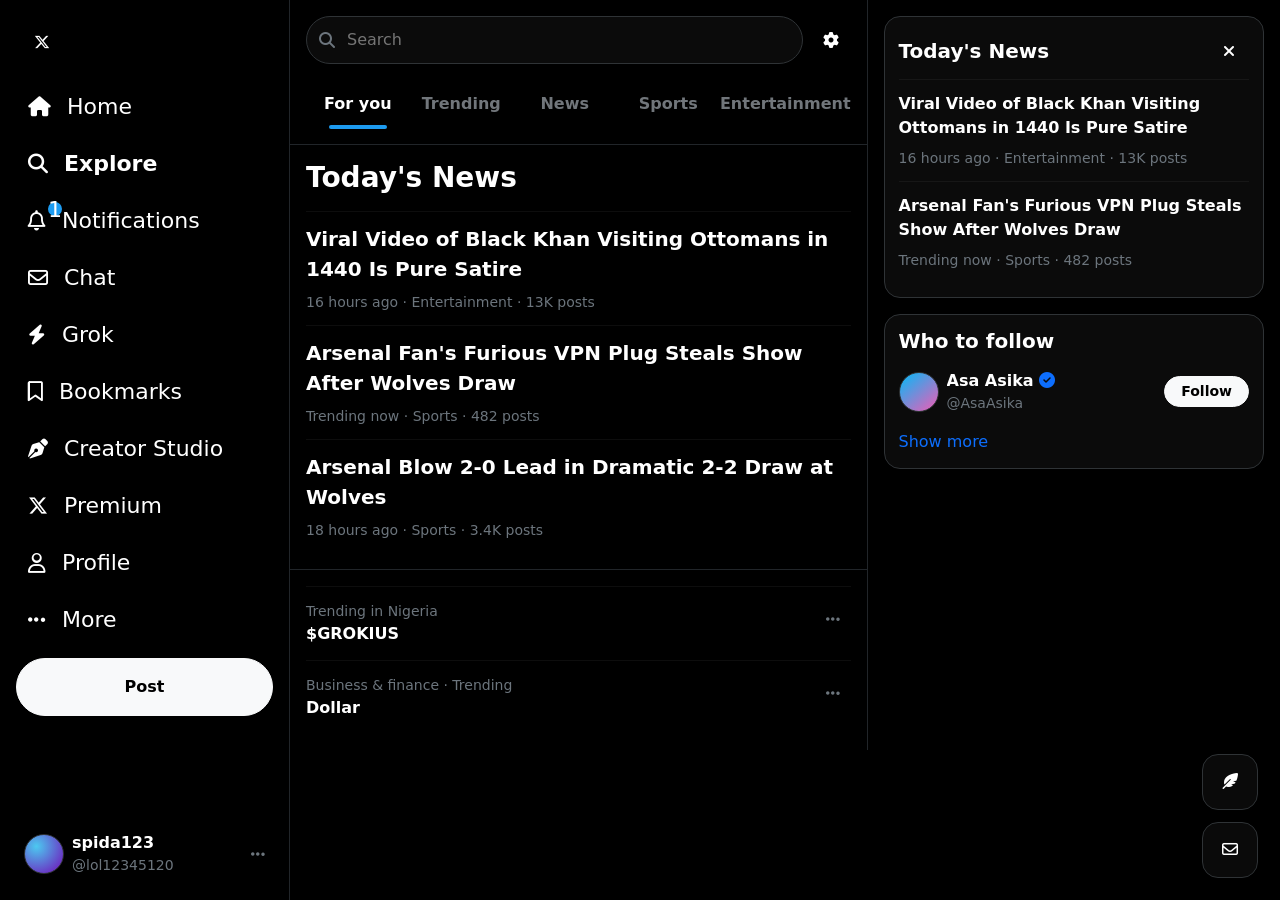
==== twitter project/search.html @ e8c8a61a "Add files via upload" ====
<!doctype html>
<html lang="en">
  <head>
    <meta charset="UTF-8" />
    <meta name="viewport" content="width=device-width, initial-scale=1.0" />
    <title>Explore</title>

    <!-- Bootstrap -->
    <link
      href="https://cdn.jsdelivr.net/npm/bootstrap@5.3.3/dist/css/bootstrap.min.css"
      rel="stylesheet"
    />

    <!-- Font Awesome -->
    <link
      rel="stylesheet"
      href="https://cdnjs.cloudflare.com/ajax/libs/font-awesome/6.5.0/css/all.min.css"
    />

    <link rel="stylesheet" href="search.css" />
  </head>

  <body class="bg-black text-white">
    <div class="container-fluid px-0">
      <div class="row g-0">

        <!-- LEFT NAV (sticky, no scroll) -->
        <aside class="col-auto d-none d-lg-block border-end border-dark left-nav">
          <div class="vh-100 position-sticky top-0 d-flex flex-column justify-content-between py-3 px-3">

            <div class="d-flex flex-column gap-1">
              <a class="nav-btn mb-2" href="#"><i class="fa-brands fa-x-twitter"></i></a>

              <a class="nav-linkx" href="home.html"><i class="fa-solid fa-house"></i><span>Home</span></a>
              <a class="nav-linkx active" href="explore.html"><i class="fa-solid fa-magnifying-glass"></i><span>Explore</span></a>

              <a class="nav-linkx position-relative" href="#">
                <i class="fa-regular fa-bell"></i><span>Notifications</span>
                <span class="badge-dot">1</span>
              </a>

              <a class="nav-linkx" href="messages.html"><i class="fa-regular fa-envelope"></i><span>Chat</span></a>
              <a class="nav-linkx" href="#"><i class="fa-solid fa-bolt"></i><span>Grok</span></a>
              <a class="nav-linkx" href="#"><i class="fa-regular fa-bookmark"></i><span>Bookmarks</span></a>
              <a class="nav-linkx" href="#"><i class="fa-solid fa-pen-nib"></i><span>Creator Studio</span></a>
              <a class="nav-linkx" href="#"><i class="fa-brands fa-x-twitter"></i><span>Premium</span></a>
              <a class="nav-linkx" href="profile.html"><i class="fa-regular fa-user"></i><span>Profile</span></a>
              <a class="nav-linkx" href="#"><i class="fa-solid fa-ellipsis"></i><span>More</span></a>

              <button class="btn btn-light fw-bold rounded-pill py-3 mt-2">Post</button>
            </div>

            <div class="d-flex align-items-center gap-2 px-2 py-2 rounded-pill hover-dark">
              <div class="mini-avatar"></div>
              <div class="flex-grow-1 min-w-0">
                <div class="fw-bold text-truncate">spida123</div>
                <div class="text-secondary small text-truncate">@lol12345120</div>
              </div>
              <i class="fa-solid fa-ellipsis text-secondary"></i>
            </div>

          </div>
        </aside>

        <!-- ONE SCROLL WRAP (middle + right together) -->
        <div class="col scroll-wrap">
          <div class="container-fluid px-0">
            <div class="row g-0">

              <!-- MIDDLE -->
              <main class="col-12 col-lg-8 col-xl-7 border-end border-dark">
                <!-- sticky top area -->
                <div class="sticky-top bg-black border-bottom border-dark p-3">
                  <div class="d-flex gap-2 align-items-center">
                    <div class="search-pill flex-grow-1">
                      <i class="fa-solid fa-magnifying-glass text-secondary"></i>
                      <input class="search-input" placeholder="Search" />
                    </div>
                    <button class="icon-pill" title="Settings"><i class="fa-solid fa-gear"></i></button>
                  </div>

                  <div class="d-flex justify-content-between mt-3">
                    <button class="tabx active">For you</button>
                    <button class="tabx">Trending</button>
                    <button class="tabx">News</button>
                    <button class="tabx">Sports</button>
                    <button class="tabx">Entertainment</button>
                  </div>
                </div>

                <!-- content -->
                <section class="p-3 border-bottom border-dark">
                  <h2 class="fw-bold fs-3 mb-3">Today's News</h2>

                  <a class="newsrow" href="#">
                    <div class="fw-bold fs-5">Viral Video of Black Khan Visiting Ottomans in 1440 Is Pure Satire</div>
                    <div class="text-secondary small mt-2">16 hours ago · Entertainment · 13K posts</div>
                  </a>

                  <a class="newsrow" href="#">
                    <div class="fw-bold fs-5">Arsenal Fan's Furious VPN Plug Steals Show After Wolves Draw</div>
                    <div class="text-secondary small mt-2">Trending now · Sports · 482 posts</div>
                  </a>

                  <a class="newsrow" href="#">
                    <div class="fw-bold fs-5">Arsenal Blow 2-0 Lead in Dramatic 2-2 Draw at Wolves</div>
                    <div class="text-secondary small mt-2">18 hours ago · Sports · 3.4K posts</div>
                  </a>
                </section>

                <section class="p-3">
                  <div class="trendrow">
                    <div>
                      <div class="text-secondary small">Trending in Nigeria</div>
                      <div class="fw-bold">$GROKIUS</div>
                    </div>
                    <button class="icon-pill icon-pill-sm" title="More"><i class="fa-solid fa-ellipsis text-secondary"></i></button>
                  </div>

                  <div class="trendrow">
                    <div>
                      <div class="text-secondary small">Business & finance · Trending</div>
                      <div class="fw-bold">Dollar</div>
                    </div>
                    <button class="icon-pill icon-pill-sm" title="More"><i class="fa-solid fa-ellipsis text-secondary"></i></button>
                  </div>
                </section>
              </main>

              <!-- RIGHT -->
              <aside class="col-lg-4 col-xl-5 d-none d-lg-block p-3">
                <div class="cardx mb-3">
                  <div class="d-flex justify-content-between align-items-center mb-2">
                    <h3 class="m-0 fw-bold fs-5">Today's News</h3>
                    <button class="icon-pill" title="Close"><i class="fa-solid fa-xmark"></i></button>
                  </div>

                  <a class="sideitem" href="#">
                    <div class="fw-bold">Viral Video of Black Khan Visiting Ottomans in 1440 Is Pure Satire</div>
                    <div class="text-secondary small mt-2">16 hours ago · Entertainment · 13K posts</div>
                  </a>

                  <a class="sideitem" href="#">
                    <div class="fw-bold">Arsenal Fan's Furious VPN Plug Steals Show After Wolves Draw</div>
                    <div class="text-secondary small mt-2">Trending now · Sports · 482 posts</div>
                  </a>
                </div>

                <div class="cardx">
                  <h3 class="m-0 fw-bold fs-5 mb-2">Who to follow</h3>

                  <div class="d-flex align-items-center gap-2 py-2">
                    <div class="mini-pic"></div>
                    <div class="flex-grow-1 min-w-0">
                      <div class="fw-bold text-truncate">Asa Asika <i class="fa-solid fa-circle-check text-primary"></i></div>
                      <div class="text-secondary small text-truncate">@AsaAsika</div>
                    </div>
                    <button class="btn btn-light btn-sm rounded-pill fw-bold px-3">Follow</button>
                  </div>

                  <a class="text-primary text-decoration-none d-inline-block mt-2" href="#">Show more</a>
                </div>

                <!-- floating buttons -->
                <div class="float-stack">
                  <button class="float-btn" title="Post"><i class="fa-solid fa-feather-pointed"></i></button>
                  <button class="float-btn" title="Messages"><i class="fa-regular fa-envelope"></i></button>
                </div>
              </aside>

            </div>
          </div>
        </div>

      </div>
    </div>

    <script src="https://cdn.jsdelivr.net/npm/bootstrap@5.3.3/dist/js/bootstrap.bundle.min.js"></script>
  </body>
</html>
---- twitter project/search.css ----
/* One scrollbar for middle + right */
.scroll-wrap{
  height: 100vh;
  overflow-y: auto;
}

/* Left nav width + sticky */
.left-nav{
  width: 290px;       /* prevents collapse */
  flex: 0 0 290px;
}

/* left nav buttons */
.nav-btn{
  width:52px;height:52px;border-radius:999px;
  display:flex;align-items:center;justify-content:center;
  color:#fff;text-decoration:none;
}
.nav-btn:hover{ background:#0f0f0f; }

.nav-linkx{
  display:flex;align-items:center;gap:16px;
  padding:10px 12px;border-radius:999px;
  color:#fff;text-decoration:none;font-size:20px;
  position:relative;
}
.nav-linkx:hover{ background:#0f0f0f; }
.nav-linkx span{ font-size:22px; }
.nav-linkx.active span{ font-weight:800; }

.badge-dot{
  position:absolute; left:30px; top:6px;
  background:#1d9bf0;color:#fff;font-size:11px;
  width:18px;height:18px;border-radius:999px;
  display:flex;align-items:center;justify-content:center;
  border:2px solid #000;
}

.hover-dark:hover{ background:#0f0f0f; }

.mini-avatar{
  width:40px;height:40px;border-radius:999px;
  background: radial-gradient(circle at 30% 30%, #4cc9f0, #7209b7);
  border:1px solid #2f3336;
}

/* Search + tabs */
.search-pill{
  border:1px solid #2f3336;
  border-radius:999px;
  padding:10px 12px;
  display:flex;align-items:center;gap:10px;
  background:#0b0b0b;
}
.search-input{
  border:none;outline:none;background:transparent;
  color:#fff;width:100%;
}

.icon-pill{
  width:40px;height:40px;border-radius:999px;
  border:none;background:transparent;color:#fff;
  display:inline-flex;align-items:center;justify-content:center;
}
.icon-pill:hover{ background:#0f0f0f; }
.icon-pill-sm{ width:36px; height:36px; }

/* tabs (custom underline like X) */
.tabx{
  flex:1;
  border:none;background:transparent;color:#71767b;
  font-weight:800;padding:12px 0;
}
.tabx:hover{ background:#0f0f0f;color:#fff; }
.tabx.active{ color:#fff; position:relative; }
.tabx.active::after{
  content:""; position:absolute;
  left:22%; right:22%; bottom:-1px;
  height:4px;border-radius:999px;background:#1d9bf0;
}

/* cards + rows */
.cardx{
  border:1px solid #2f3336;
  background:#0b0b0b;
  border-radius:16px;
  padding:14px;
}

.newsrow,
.sideitem{
  display:block;
  padding:12px 0;
  border-top:1px solid rgba(255,255,255,0.05);
  color:#fff;
  text-decoration:none;
}

/* hover effect that expands */
.newsrow:hover,
.sideitem:hover{
  background:rgba(255,255,255,0.02);
  margin:0 -12px;
  padding:12px;
  border-radius:10px;
}

.trendrow{
  display:flex;justify-content:space-between;align-items:flex-start;
  padding:14px 0;border-top:1px solid rgba(255,255,255,0.05);
}

.mini-pic{
  width:40px;height:40px;border-radius:999px;
  border:1px solid #2f3336;
  background:linear-gradient(140deg,#00bbf9,#f15bb5);
}

/* floating buttons */
.float-stack{
  position:fixed;
  right:22px;
  bottom:22px;
  display:flex;
  flex-direction:column;
  gap:12px;
}
.float-btn{
  width:56px;height:56px;
  border-radius:16px;
  border:1px solid #2f3336;
  background:#0a0a0a;
  color:#fff;
}
.float-btn:hover{ background:#101010; }
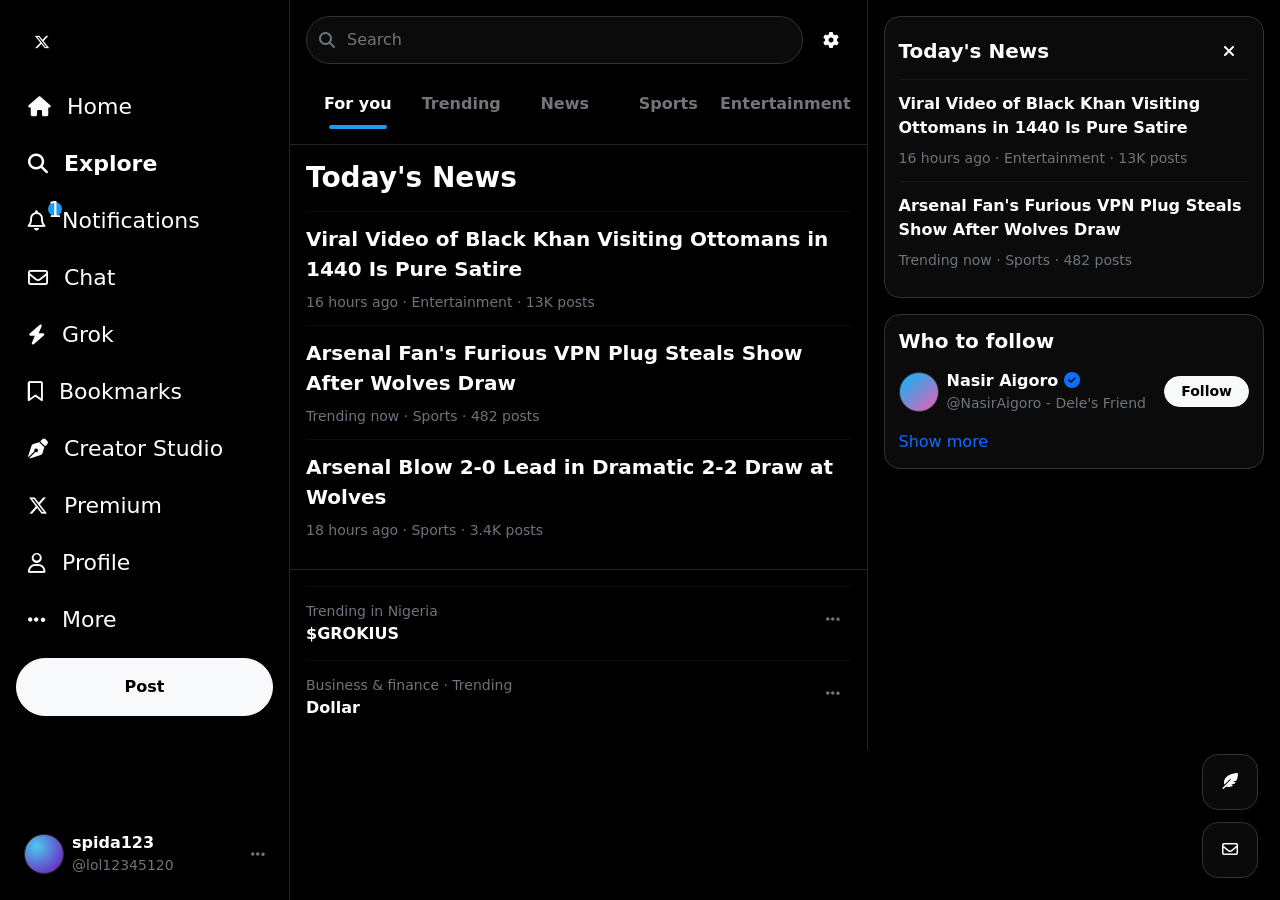
==== commit 4d728bbe: "made some changes" ====
--- a/twitter project/search.html
+++ b/twitter project/search.html
@@ -152,8 +152,8 @@
                   <div class="d-flex align-items-center gap-2 py-2">
                     <div class="mini-pic"></div>
                     <div class="flex-grow-1 min-w-0">
-                      <div class="fw-bold text-truncate">Asa Asika <i class="fa-solid fa-circle-check text-primary"></i></div>
-                      <div class="text-secondary small text-truncate">@AsaAsika</div>
+                      <div class="fw-bold text-truncate"> Nasir Aigoro <i class="fa-solid fa-circle-check text-primary"></i></div>
+                      <div class="text-secondary small text-truncate">@NasirAigoro - Dele's Friend</div>
                     </div>
                     <button class="btn btn-light btn-sm rounded-pill fw-bold px-3">Follow</button>
                   </div>
